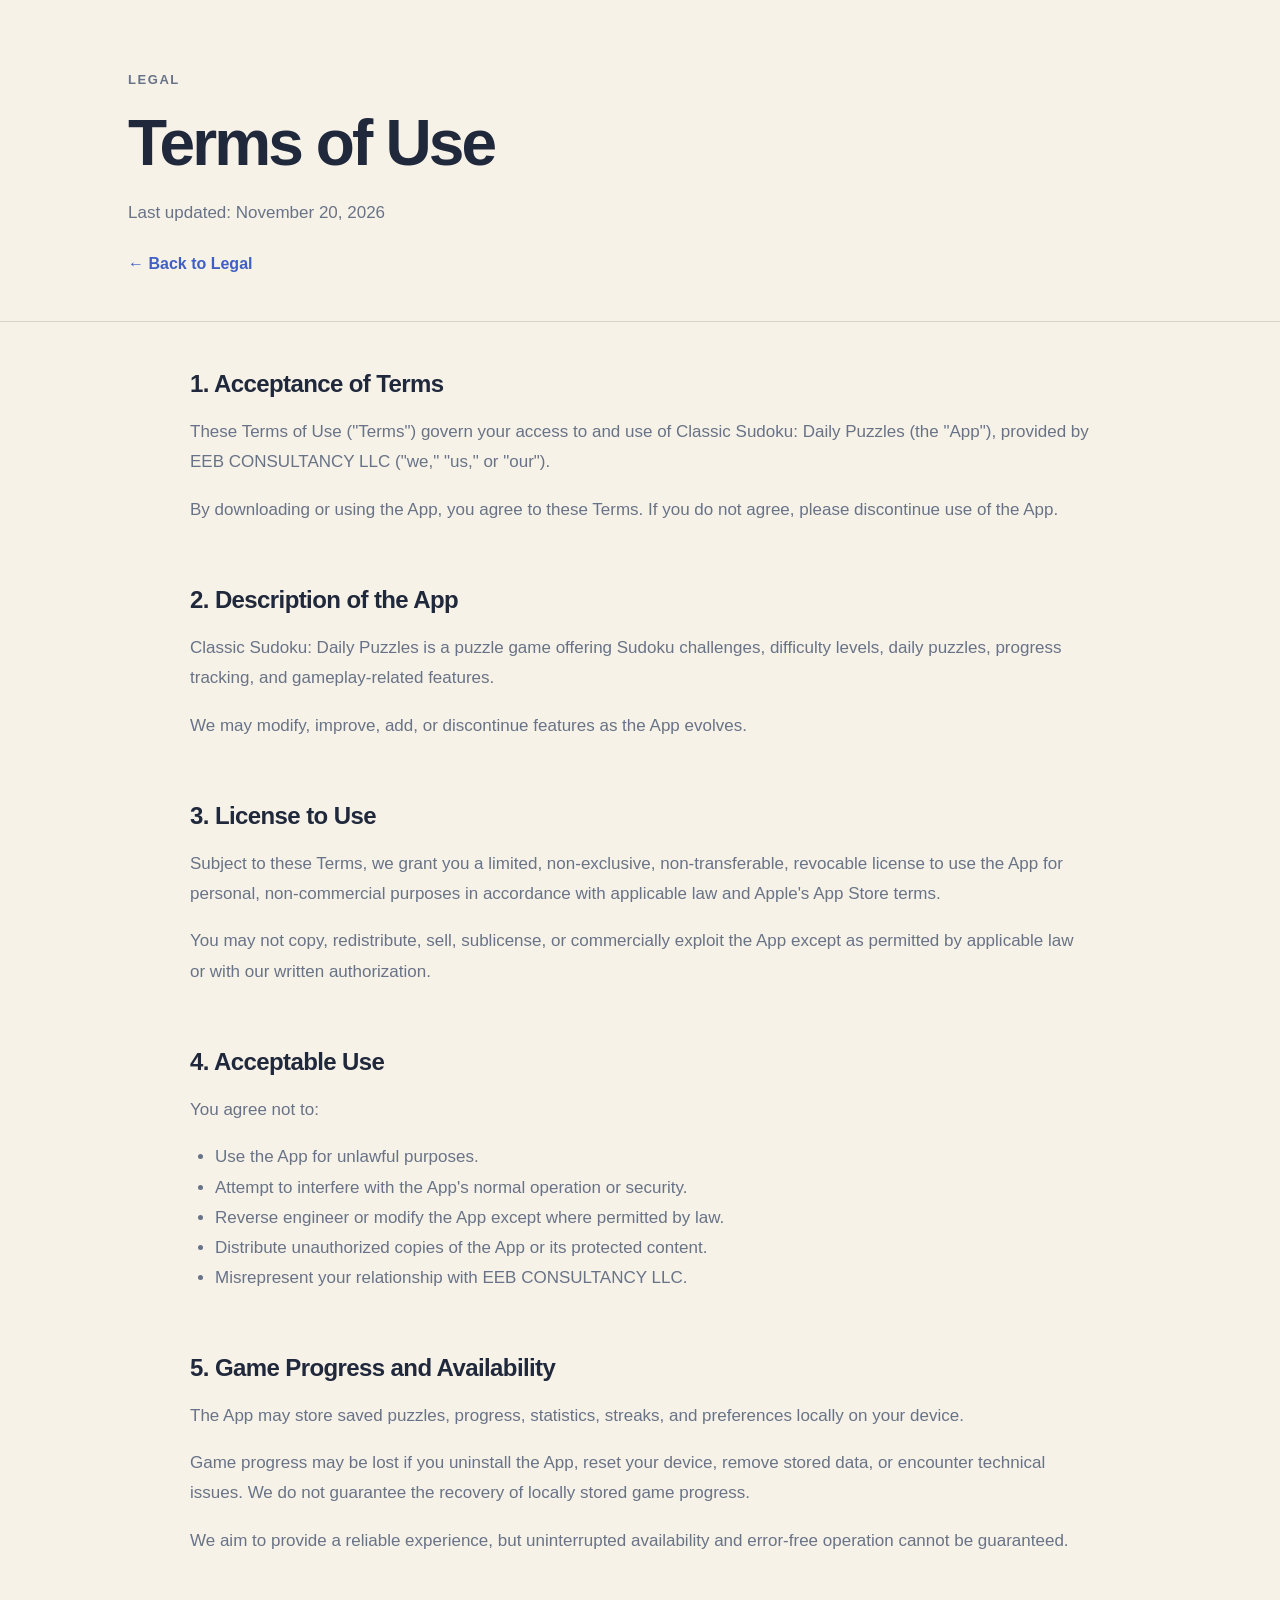
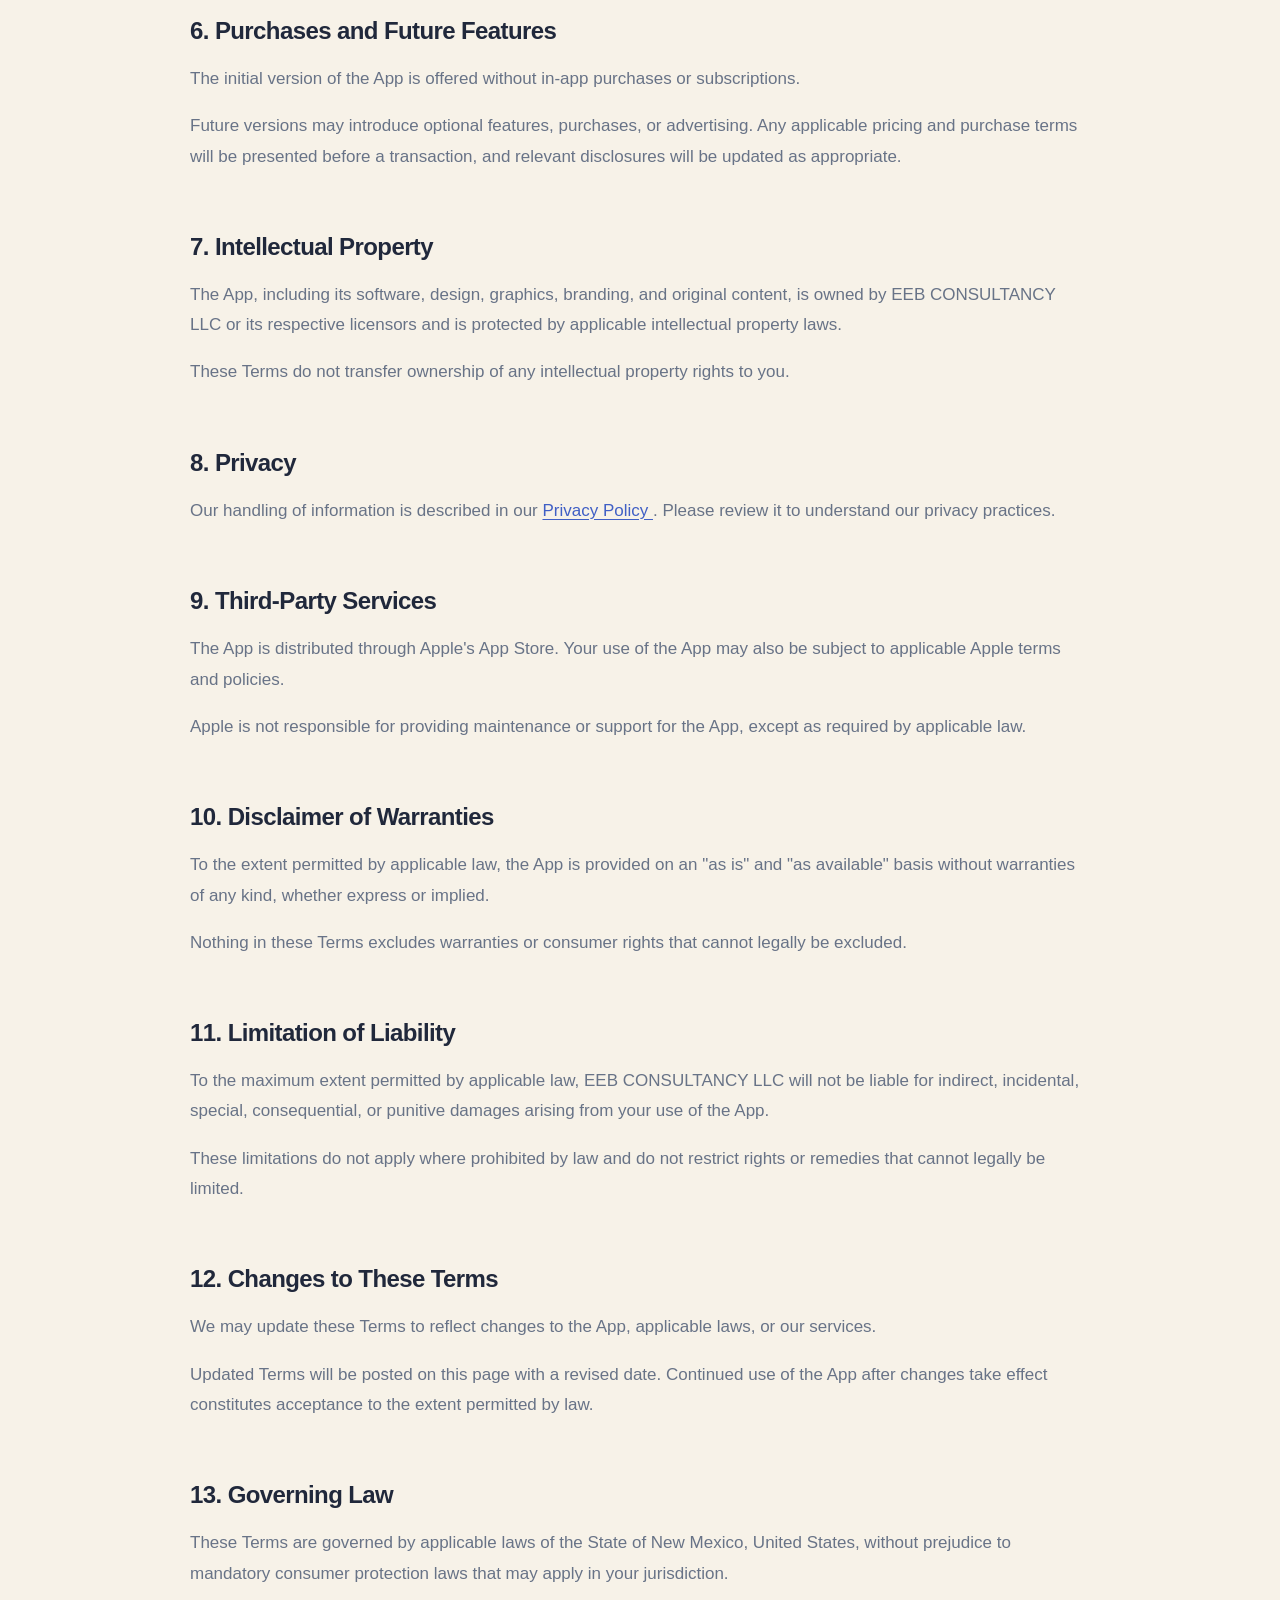
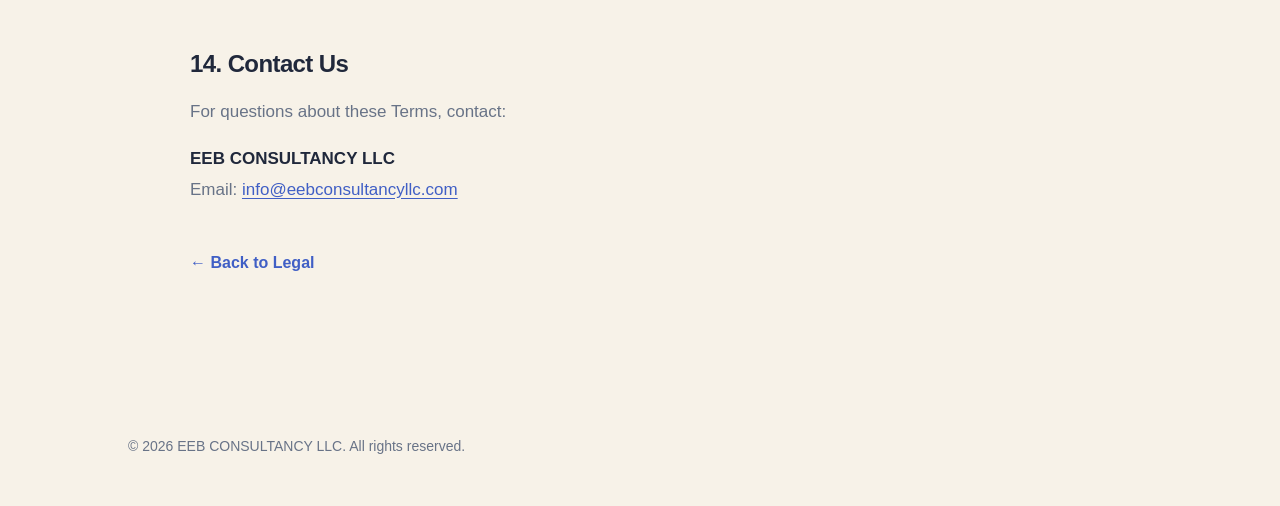
==== terms.html @ 6c50929b "Create terms.html" ====
<!DOCTYPE html>
<html lang="en">
<head>
  <meta charset="UTF-8">
  <meta name="viewport" content="width=device-width, initial-scale=1">

  <title>Terms of Use | Classic Sudoku: Daily Puzzles</title>
  <meta name="description" content="Terms of Use for Classic Sudoku: Daily Puzzles by EEB CONSULTANCY LLC.">
  <meta name="theme-color" content="#F7F2E8">
  <link rel="stylesheet" href="styles.css">
</head>

<body>
  <main class="legal-page">
    <header class="legal-header">
      <div class="container">
        <p class="eyebrow">LEGAL</p>
        <h1>Terms of Use</h1>
        <p class="updated">Last updated: November 20, 2026</p>
        <a class="back-link" href="index.html">&larr; Back to Legal</a>
      </div>
    </header>

    <article class="legal-content">

      <section>
        <h2>1. Acceptance of Terms</h2>
        <p>
          These Terms of Use ("Terms") govern your
          access to and use of Classic Sudoku:
          Daily Puzzles (the "App"), provided by
          EEB CONSULTANCY LLC ("we," "us," or "our").
        </p>
        <p>
          By downloading or using the App, you agree
          to these Terms. If you do not agree,
          please discontinue use of the App.
        </p>
      </section>

      <section>
        <h2>2. Description of the App</h2>
        <p>
          Classic Sudoku: Daily Puzzles is a puzzle
          game offering Sudoku challenges, difficulty
          levels, daily puzzles, progress tracking,
          and gameplay-related features.
        </p>
        <p>
          We may modify, improve, add, or discontinue
          features as the App evolves.
        </p>
      </section>

      <section>
        <h2>3. License to Use</h2>
        <p>
          Subject to these Terms, we grant you a
          limited, non-exclusive, non-transferable,
          revocable license to use the App for
          personal, non-commercial purposes in
          accordance with applicable law and
          Apple's App Store terms.
        </p>
        <p>
          You may not copy, redistribute, sell,
          sublicense, or commercially exploit
          the App except as permitted by applicable
          law or with our written authorization.
        </p>
      </section>

      <section>
        <h2>4. Acceptable Use</h2>
        <p>
          You agree not to:
        </p>
        <ul>
          <li>
            Use the App for unlawful purposes.
          </li>
          <li>
            Attempt to interfere with the App's
            normal operation or security.
          </li>
          <li>
            Reverse engineer or modify the App
            except where permitted by law.
          </li>
          <li>
            Distribute unauthorized copies of
            the App or its protected content.
          </li>
          <li>
            Misrepresent your relationship with
            EEB CONSULTANCY LLC.
          </li>
        </ul>
      </section>

      <section>
        <h2>5. Game Progress and Availability</h2>
        <p>
          The App may store saved puzzles, progress,
          statistics, streaks, and preferences
          locally on your device.
        </p>
        <p>
          Game progress may be lost if you uninstall
          the App, reset your device, remove stored
          data, or encounter technical issues.
          We do not guarantee the recovery of
          locally stored game progress.
        </p>
        <p>
          We aim to provide a reliable experience,
          but uninterrupted availability and
          error-free operation cannot be guaranteed.
        </p>
      </section>

      <section>
        <h2>6. Purchases and Future Features</h2>
        <p>
          The initial version of the App is offered
          without in-app purchases or subscriptions.
        </p>
        <p>
          Future versions may introduce optional
          features, purchases, or advertising.
          Any applicable pricing and purchase terms
          will be presented before a transaction,
          and relevant disclosures will be updated
          as appropriate.
        </p>
      </section>

      <section>
        <h2>7. Intellectual Property</h2>
        <p>
          The App, including its software, design,
          graphics, branding, and original content,
          is owned by EEB CONSULTANCY LLC or its
          respective licensors and is protected
          by applicable intellectual property laws.
        </p>
        <p>
          These Terms do not transfer ownership
          of any intellectual property rights
          to you.
        </p>
      </section>

      <section>
        <h2>8. Privacy</h2>
        <p>
          Our handling of information is described
          in our
          <a class="inline-link" href="privacy.html">
            Privacy Policy
          </a>.
          Please review it to understand our
          privacy practices.
        </p>
      </section>

      <section>
        <h2>9. Third-Party Services</h2>
        <p>
          The App is distributed through Apple's
          App Store. Your use of the App may also
          be subject to applicable Apple terms
          and policies.
        </p>
        <p>
          Apple is not responsible for providing
          maintenance or support for the App,
          except as required by applicable law.
        </p>
      </section>

      <section>
        <h2>10. Disclaimer of Warranties</h2>
        <p>
          To the extent permitted by applicable
          law, the App is provided on an "as is"
          and "as available" basis without
          warranties of any kind, whether express
          or implied.
        </p>
        <p>
          Nothing in these Terms excludes warranties
          or consumer rights that cannot legally
          be excluded.
        </p>
      </section>

      <section>
        <h2>11. Limitation of Liability</h2>
        <p>
          To the maximum extent permitted by
          applicable law, EEB CONSULTANCY LLC
          will not be liable for indirect,
          incidental, special, consequential,
          or punitive damages arising from
          your use of the App.
        </p>
        <p>
          These limitations do not apply where
          prohibited by law and do not restrict
          rights or remedies that cannot legally
          be limited.
        </p>
      </section>

      <section>
        <h2>12. Changes to These Terms</h2>
        <p>
          We may update these Terms to reflect
          changes to the App, applicable laws,
          or our services.
        </p>
        <p>
          Updated Terms will be posted on this
          page with a revised date. Continued
          use of the App after changes take
          effect constitutes acceptance to
          the extent permitted by law.
        </p>
      </section>

      <section>
        <h2>13. Governing Law</h2>
        <p>
          These Terms are governed by applicable
          laws of the State of New Mexico,
          United States, without prejudice to
          mandatory consumer protection laws
          that may apply in your jurisdiction.
        </p>
      </section>

      <section>
        <h2>14. Contact Us</h2>
        <p>
          For questions about these Terms,
          contact:
        </p>
        <p>
          <strong>EEB CONSULTANCY LLC</strong><br>
          Email:
          <a class="inline-link"
             href="mailto:info@eebconsultancyllc.com">
            info@eebconsultancyllc.com
          </a>
        </p>
      </section>

      <a class="back-link" href="index.html">&larr; Back to Legal</a>
    </article>
  </main>

  <footer class="footer">
    <div class="container">
      <p>&copy; 2026 EEB CONSULTANCY LLC. All rights reserved.</p>
  </div>
  </footer>
</body>
</html>
---- styles.css ----
:root {
  color-scheme: light;
  --bg: #F7F2E8;
  --surface: #FFFCF7;
  --surface-hover: #F1EBDD;
  --text: #20283B;
  --secondary: #687387;
  --border: #D8D3C9;
  --accent: #405FC5;
  --accent-soft: rgba(64, 95, 197, 0.12);
  --max-width: 1024px;
}

* {
  box-sizing: border-box;
}

html {
  scroll-behavior: smooth;
}

body {
  margin: 0;
  background: var(--bg);
  color: var(--text);
  font-family:
    -apple-system,
    BlinkMacSystemFont,
    "SF Pro Display",
    "SF Pro Text",
    "Helvetica Neue",
    Arial,
    sans-serif;
  -webkit-font-smoothing: antialiased;
  text-rendering: optimizeLegibility;
}

a {
  color: inherit;
}

.container {
  width: min(calc(100% - 40px), var(--max-width));
  margin: 0 auto;
}

.hero {
  padding: 78px 0 52px;
  border-bottom: 1px solid var(--border);
}

.eyebrow {
  margin: 0 0 24px;
  color: var(--secondary);
  font-size: 13px;
  font-weight: 700;
  letter-spacing: 0.12em;
  text-transform: uppercase;
}

h1 {
  margin: 0;
  max-width: 850px;
  font-size: clamp(42px, 7vw, 68px);
  line-height: 1.03;
  letter-spacing: -0.045em;
  font-weight: 750;
}

.hero-copy {
  max-width: 700px;
  margin: 28px 0 0;
  color: var(--secondary);
  font-size: 19px;
  line-height: 1.65;
}

.cards-section {
  padding: 0 0 2px;
  border-bottom: 1px solid var(--border);
}

.cards {
  display: grid;
  grid-template-columns: repeat(2, 1fr);
  gap: 24px;
  padding: 0 0 4px;
  transform: translateY(-2px);
}

.card {
  min-height: 255px;
  padding: 34px;
  border: 1px solid var(--border);
  border-radius: 20px;
  background: var(--surface);
  text-decoration: none;
  transition:
    transform 180ms ease,
    border-color 180ms ease,
    background 180ms ease;
}

.card:hover {
  transform: translateY(-2px);
  border-color: var(--accent);
  background: var(--surface-hover);
}

.card:focus-visible {
  outline: 2px solid var(--accent);
  outline-offset: 4px;
}

.card h2 {
  margin: 0 0 14px;
  font-size: 22px;
  line-height: 1.25;
  letter-spacing: -0.02em;
}

.card p {
  margin: 0;
  color: var(--secondary);
  font-size: 17px;
  line-height: 1.7;
}

.card-link {
  display: inline-block;
  margin-top: 24px;
  color: var(--accent);
  font-size: 16px;
  font-weight: 650;
}

.legal-page {
  padding-bottom: 90px;
}

.legal-header {
  padding: 72px 0 48px;
  border-bottom: 1px solid var(--border);
}

.legal-header h1 {
  font-size: clamp(42px, 6vw, 64px);
}

.updated {
  margin: 26px 0 0;
  color: var(--secondary);
  font-size: 17px;
}

.legal-content {
  width: min(calc(100% - 40px), 900px);
  margin: 0 auto;
  padding: 4px 0 40px;
}

.legal-content section {
  padding-top: 42px;
}

.legal-content h2 {
  margin: 0 0 18px;
  font-size: 24px;
  line-height: 1.3;
  letter-spacing: -0.025em;
}

.legal-content h3 {
  margin: 30px 0 14px;
  font-size: 18px;
}

.legal-content p,
.legal-content li {
  color: var(--secondary);
  font-size: 17px;
  line-height: 1.78;
}

.legal-content ul,
.legal-content ol {
  padding-left: 25px;
}

.legal-content strong {
  color: var(--text);
  font-weight: 650;
}

.inline-link {
  color: var(--accent);
  text-decoration: underline;
  text-underline-offset: 3px;
}

.footer {
  padding: 36px 0 52px;
}

.footer p {
  margin: 0;
  color: var(--secondary);
  font-size: 14px;
}

.back-link {
  display: inline-block;
  margin-top: 32px;
  color: var(--accent);
  font-weight: 600;
  text-decoration: none;
}

@media (max-width: 720px) {
  .hero {
    padding: 56px 0 42px;
  }

  .cards {
    grid-template-columns: 1fr;
    gap: 16px;
  }

  .card {
    min-height: auto;
    padding: 26px;
  }

  .legal-header {
    padding: 54px 0 38px;
  }

  .legal-content section {
    padding-top: 34px;
  }
}

@media (prefers-reduced-motion: reduce) {
  html {
    scroll-behavior: auto;
  }

  .card {
    transition: none;
  }
}
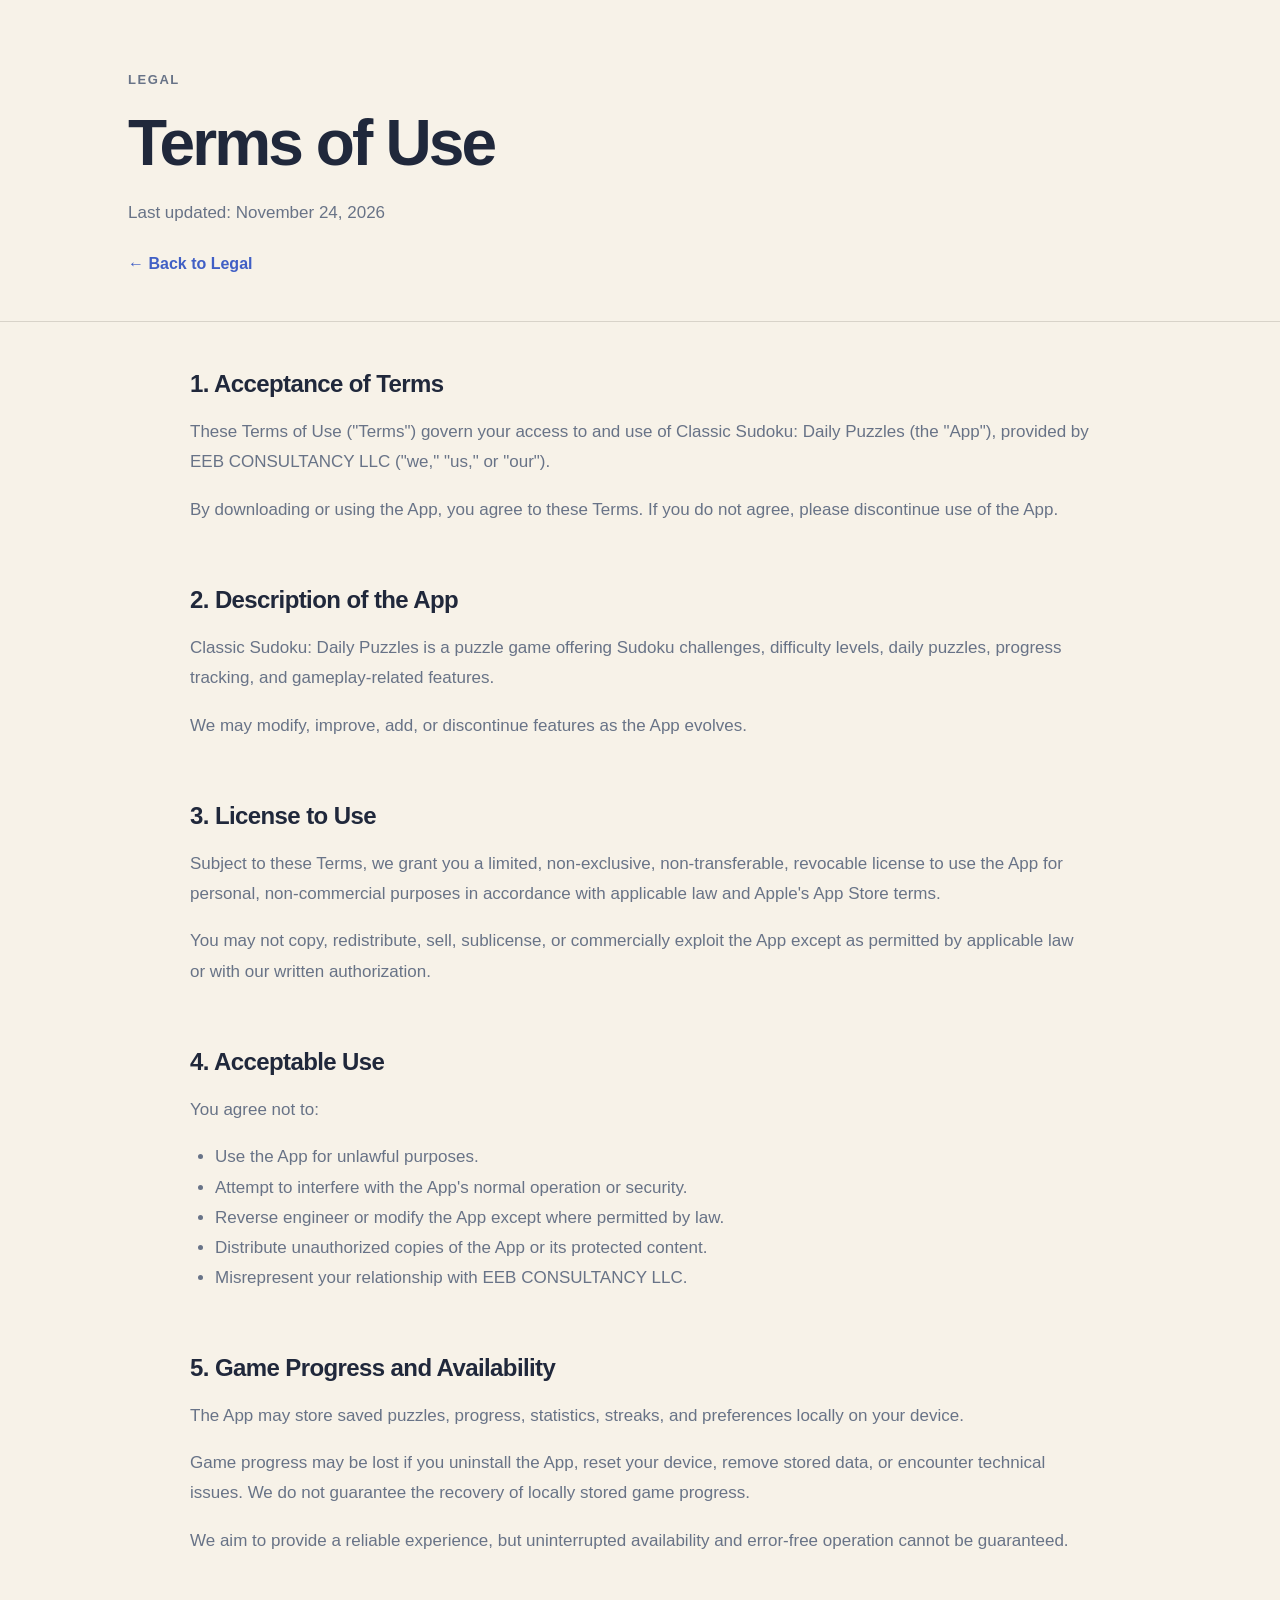
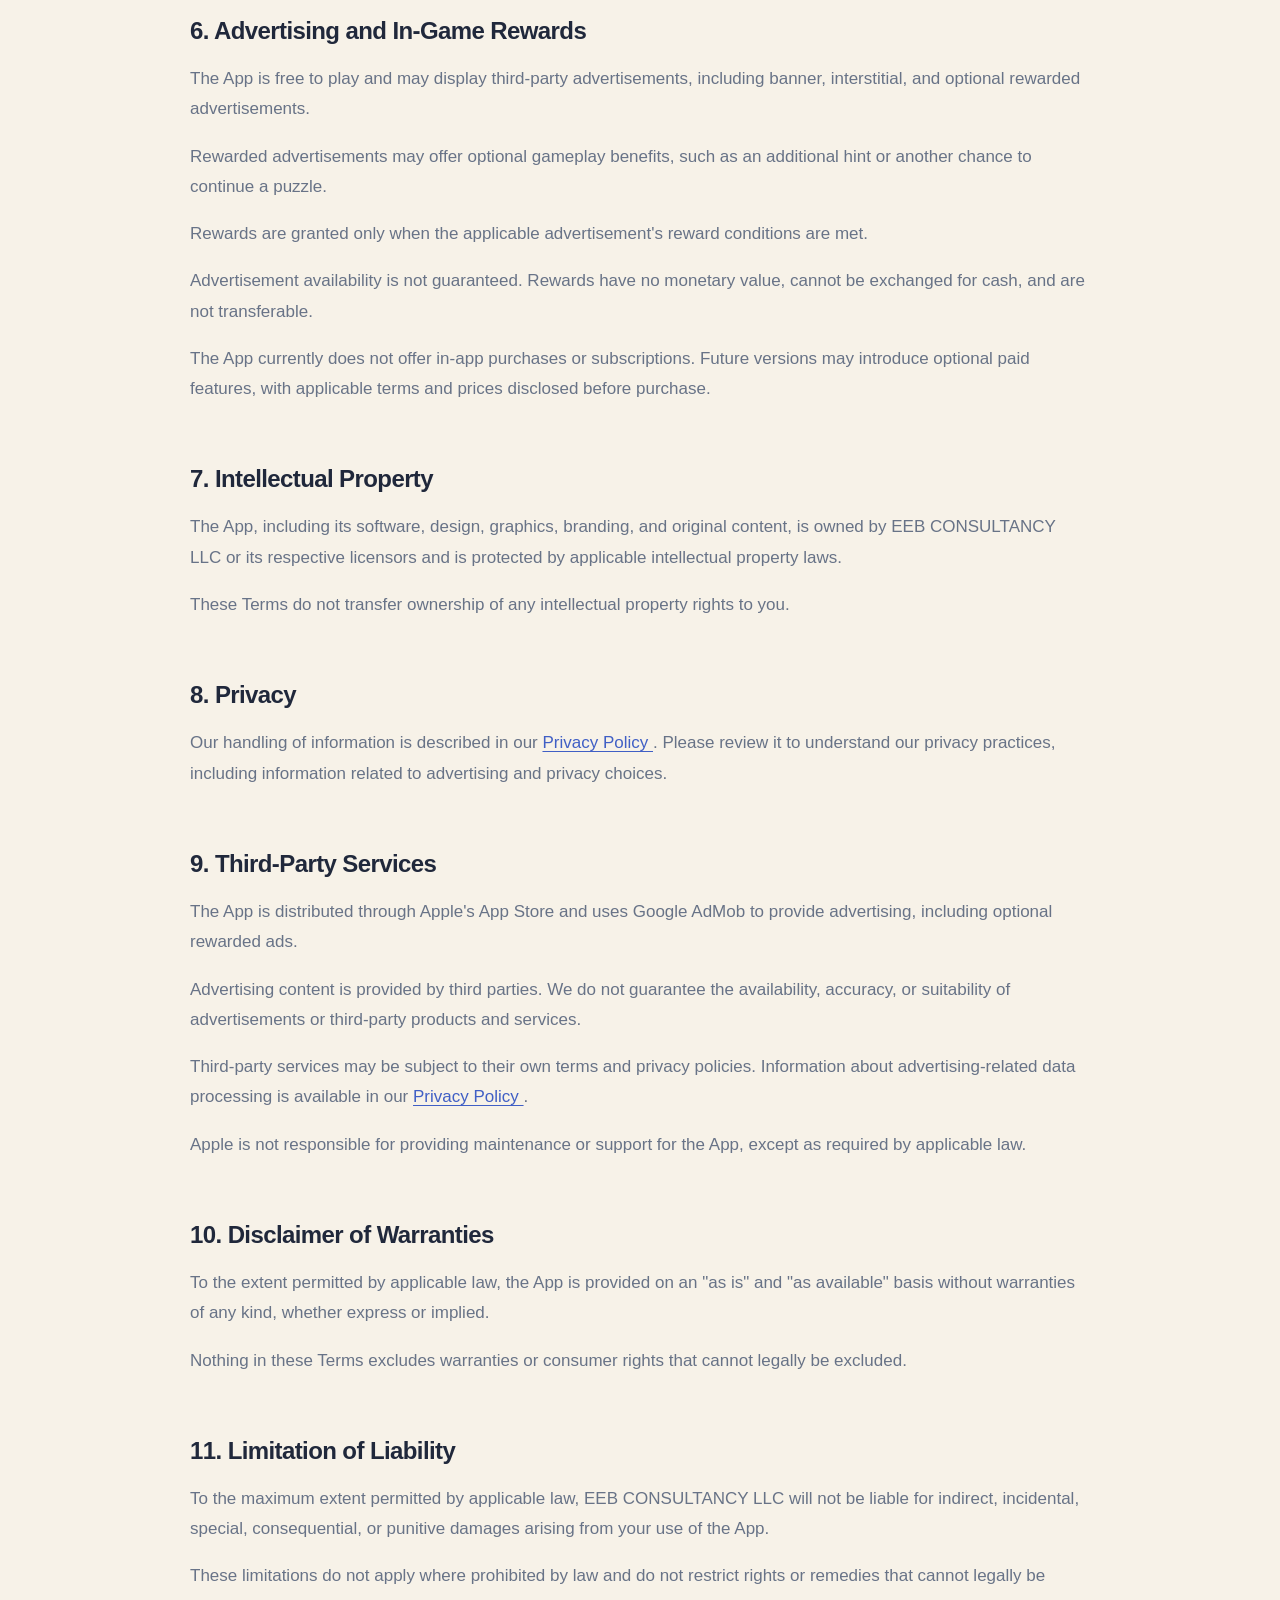
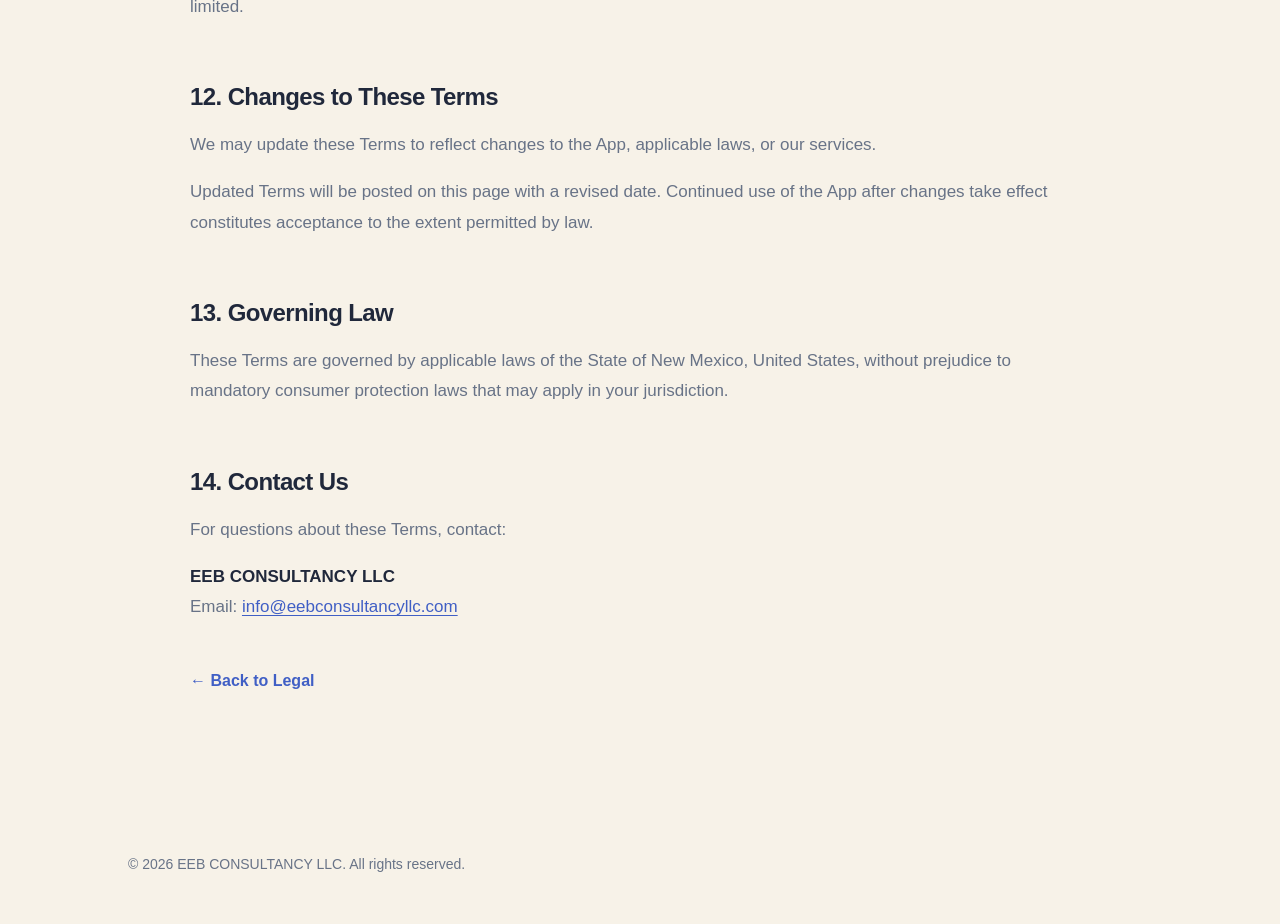
==== commit 19694d88: "Update terms.html" ====
--- a/terms.html
+++ b/terms.html
@@ -16,7 +16,7 @@
       <div class="container">
         <p class="eyebrow">LEGAL</p>
         <h1>Terms of Use</h1>
-        <p class="updated">Last updated: November 20, 2026</p>
+        <p class="updated">Last updated: November 24, 2026</p>
         <a class="back-link" href="index.html">&larr; Back to Legal</a>
       </div>
     </header>
@@ -76,9 +76,7 @@
           You agree not to:
         </p>
         <ul>
-          <li>
-            Use the App for unlawful purposes.
-          </li>
+          <li>Use the App for unlawful purposes.</li>
           <li>
             Attempt to interfere with the App's
             normal operation or security.
@@ -120,18 +118,36 @@
       </section>
 
       <section>
-        <h2>6. Purchases and Future Features</h2>
-        <p>
-          The initial version of the App is offered
-          without in-app purchases or subscriptions.
-        </p>
-        <p>
+        <h2>6. Advertising and In-Game Rewards</h2>
+        <p>
+          The App is free to play and may display
+          third-party advertisements, including
+          banner, interstitial, and optional
+          rewarded advertisements.
+        </p>
+        <p>
+          Rewarded advertisements may offer
+          optional gameplay benefits, such as
+          an additional hint or another chance
+          to continue a puzzle.
+        </p>
+        <p>
+          Rewards are granted only when the
+          applicable advertisement's reward
+          conditions are met.
+        </p>
+        <p>
+          Advertisement availability is not
+          guaranteed. Rewards have no monetary
+          value, cannot be exchanged for cash,
+          and are not transferable.
+        </p>
+        <p>
+          The App currently does not offer
+          in-app purchases or subscriptions.
           Future versions may introduce optional
-          features, purchases, or advertising.
-          Any applicable pricing and purchase terms
-          will be presented before a transaction,
-          and relevant disclosures will be updated
-          as appropriate.
+          paid features, with applicable terms
+          and prices disclosed before purchase.
         </p>
       </section>
 
@@ -160,7 +176,8 @@
             Privacy Policy
           </a>.
           Please review it to understand our
-          privacy practices.
+          privacy practices, including information
+          related to advertising and privacy choices.
         </p>
       </section>
 
@@ -168,9 +185,23 @@
         <h2>9. Third-Party Services</h2>
         <p>
           The App is distributed through Apple's
-          App Store. Your use of the App may also
-          be subject to applicable Apple terms
-          and policies.
+          App Store and uses Google AdMob to provide
+          advertising, including optional rewarded ads.
+        </p>
+        <p>
+          Advertising content is provided by third
+          parties. We do not guarantee the availability,
+          accuracy, or suitability of advertisements
+          or third-party products and services.
+        </p>
+        <p>
+          Third-party services may be subject to
+          their own terms and privacy policies.
+          Information about advertising-related
+          data processing is available in our
+          <a class="inline-link" href="privacy.html">
+            Privacy Policy
+          </a>.
         </p>
         <p>
           Apple is not responsible for providing
@@ -263,7 +294,7 @@
   <footer class="footer">
     <div class="container">
       <p>&copy; 2026 EEB CONSULTANCY LLC. All rights reserved.</p>
-  </div>
+    </div>
   </footer>
 </body>
 </html>
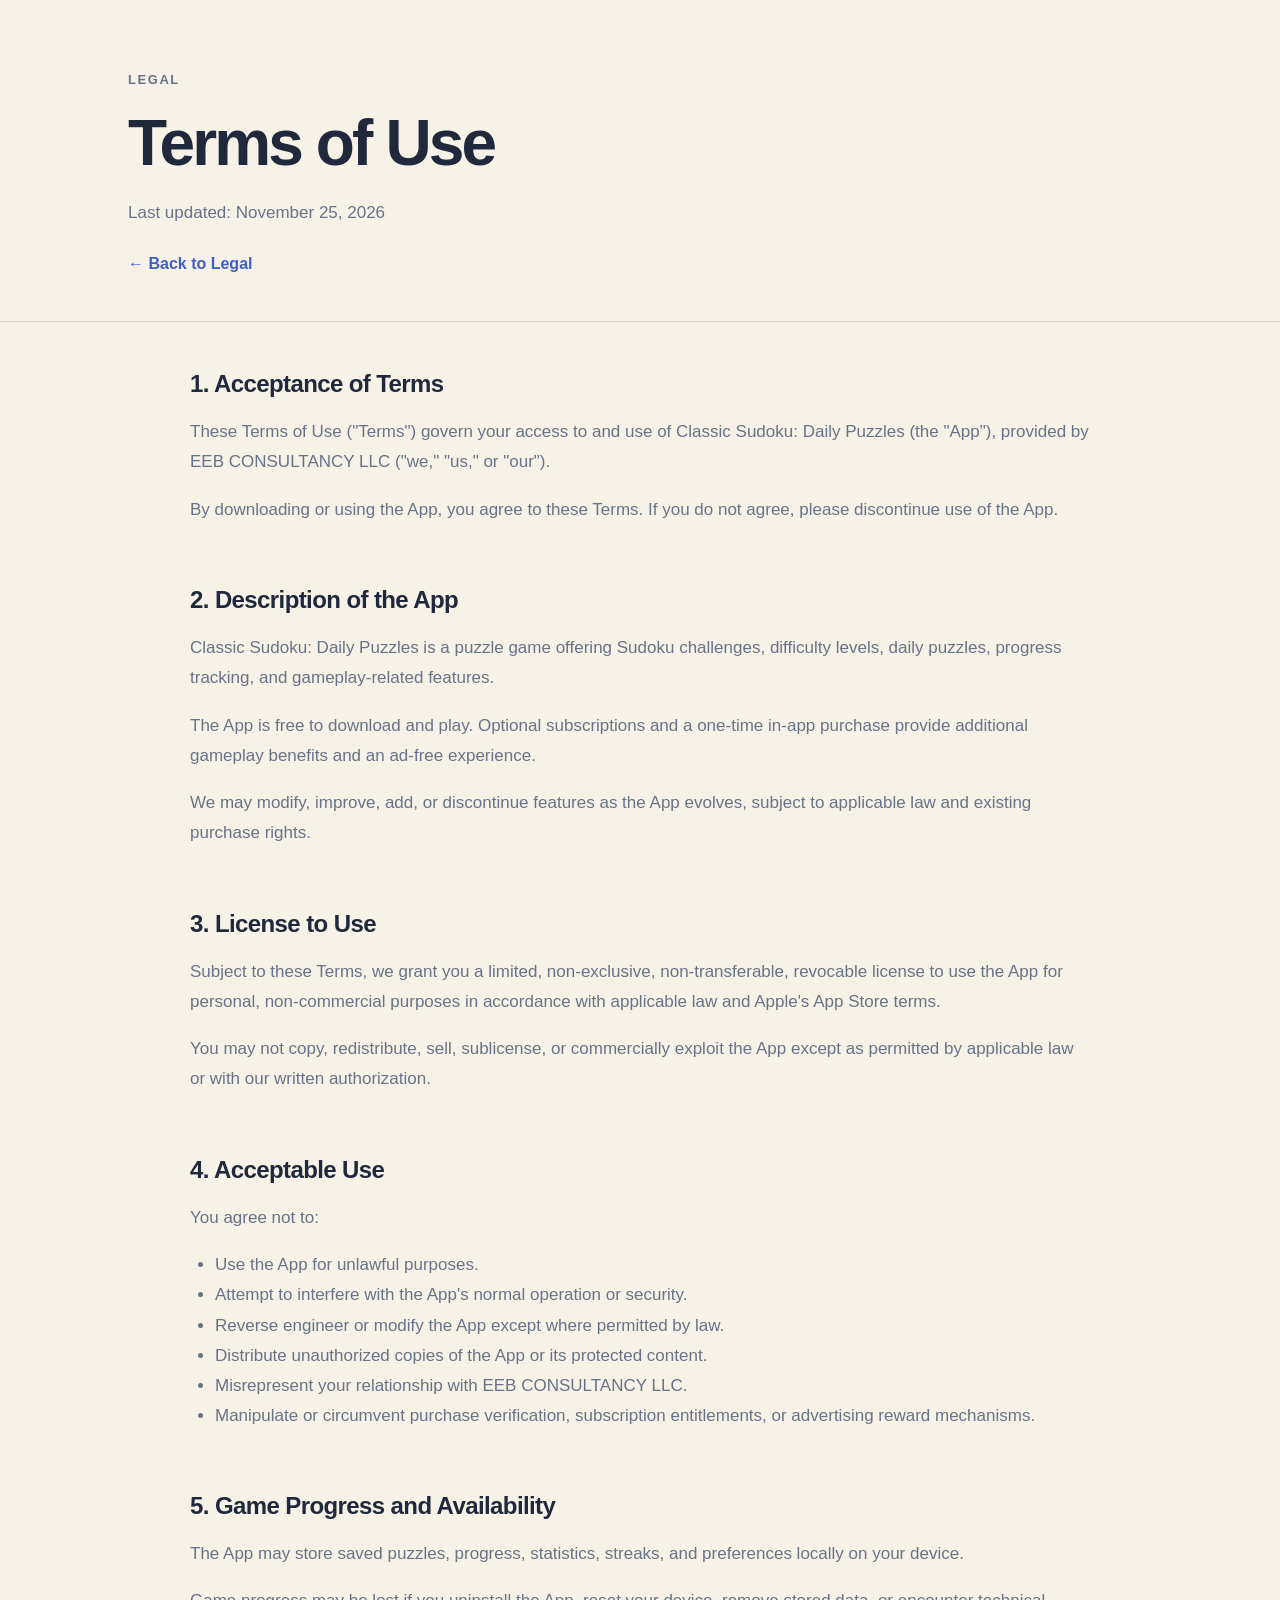
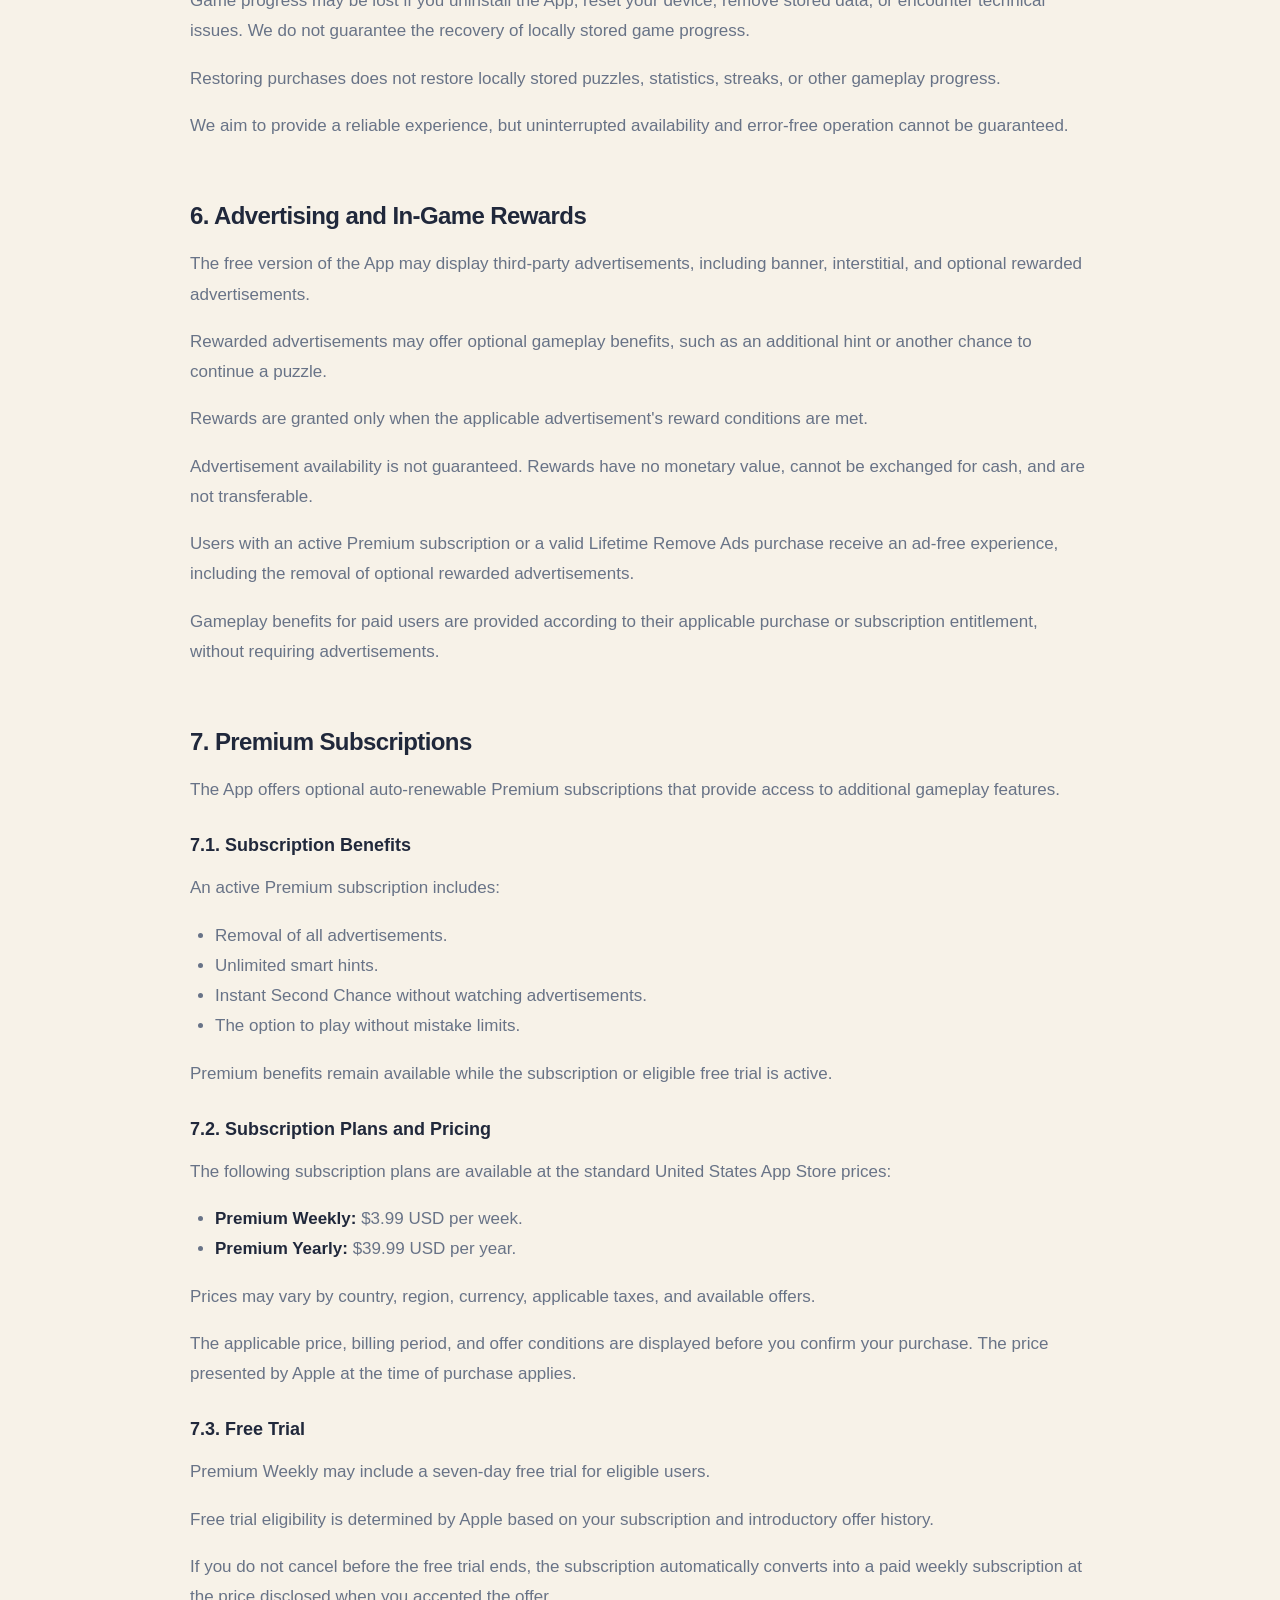
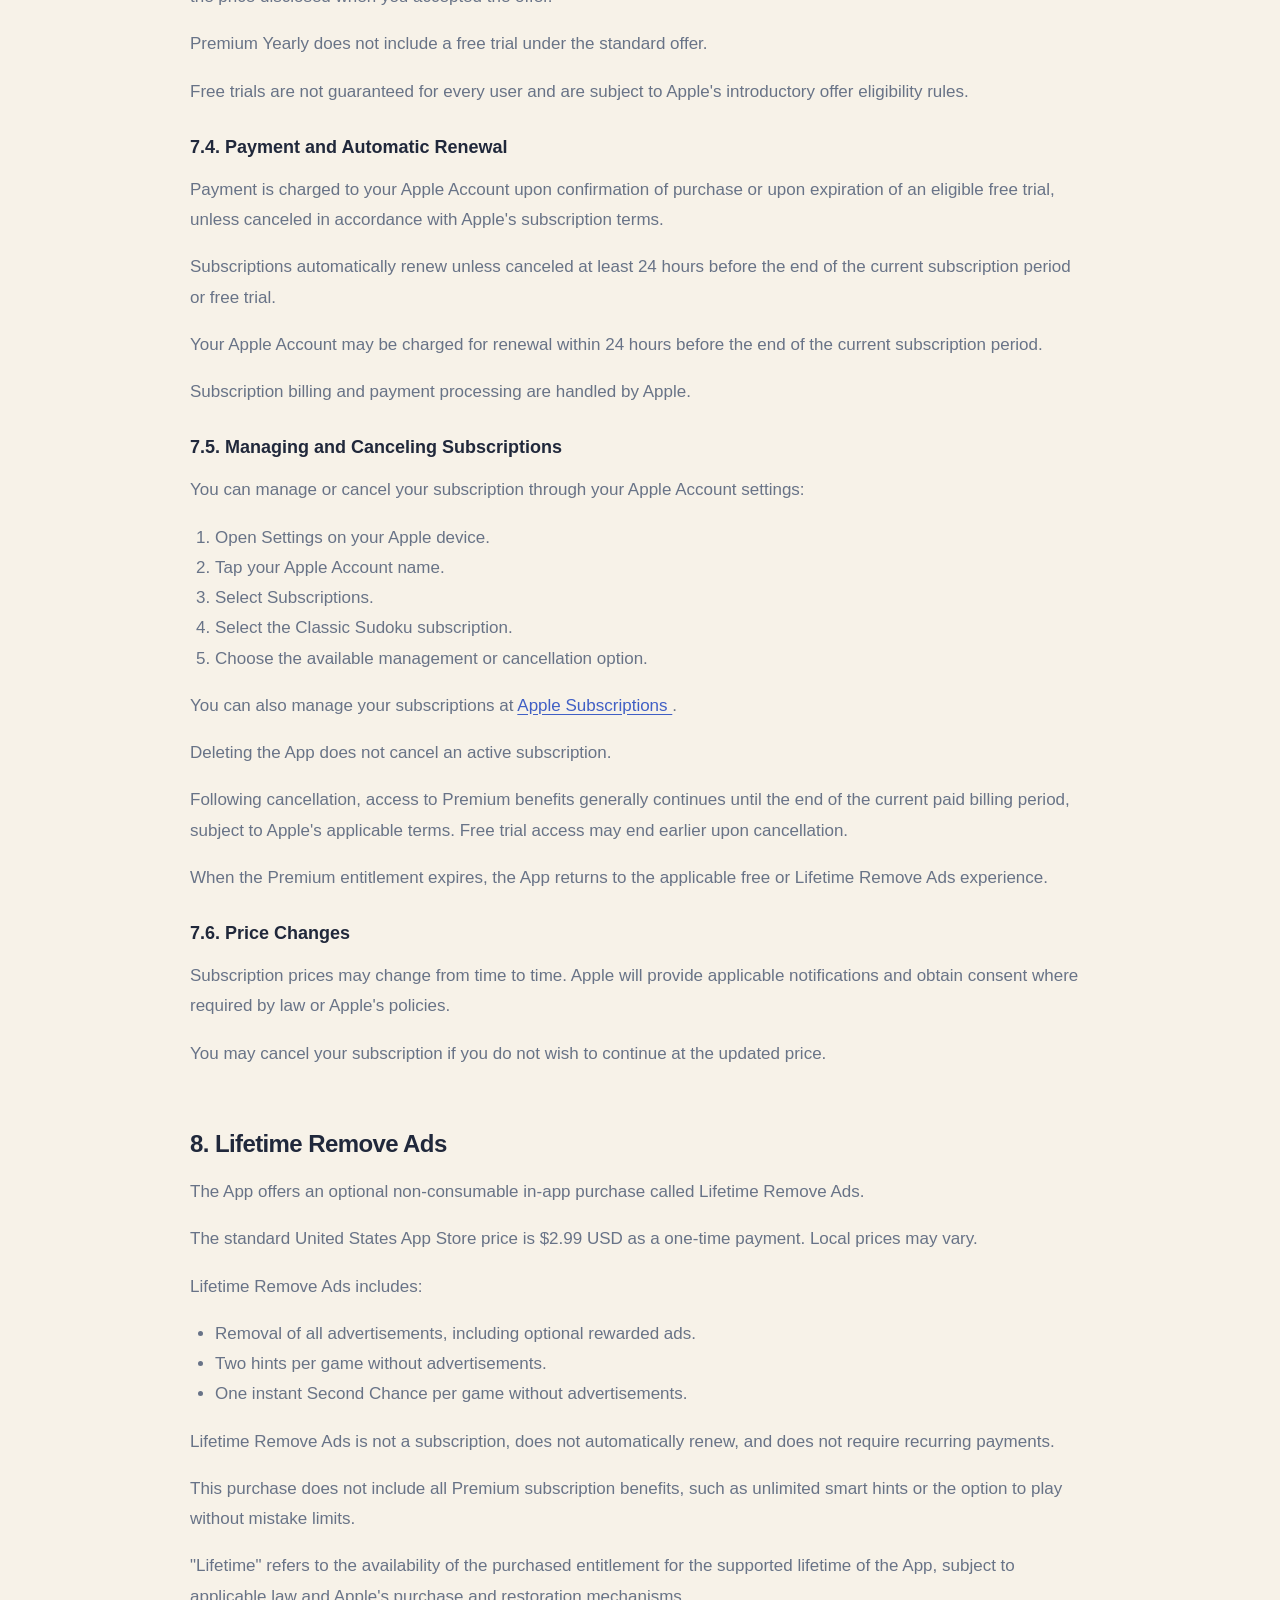
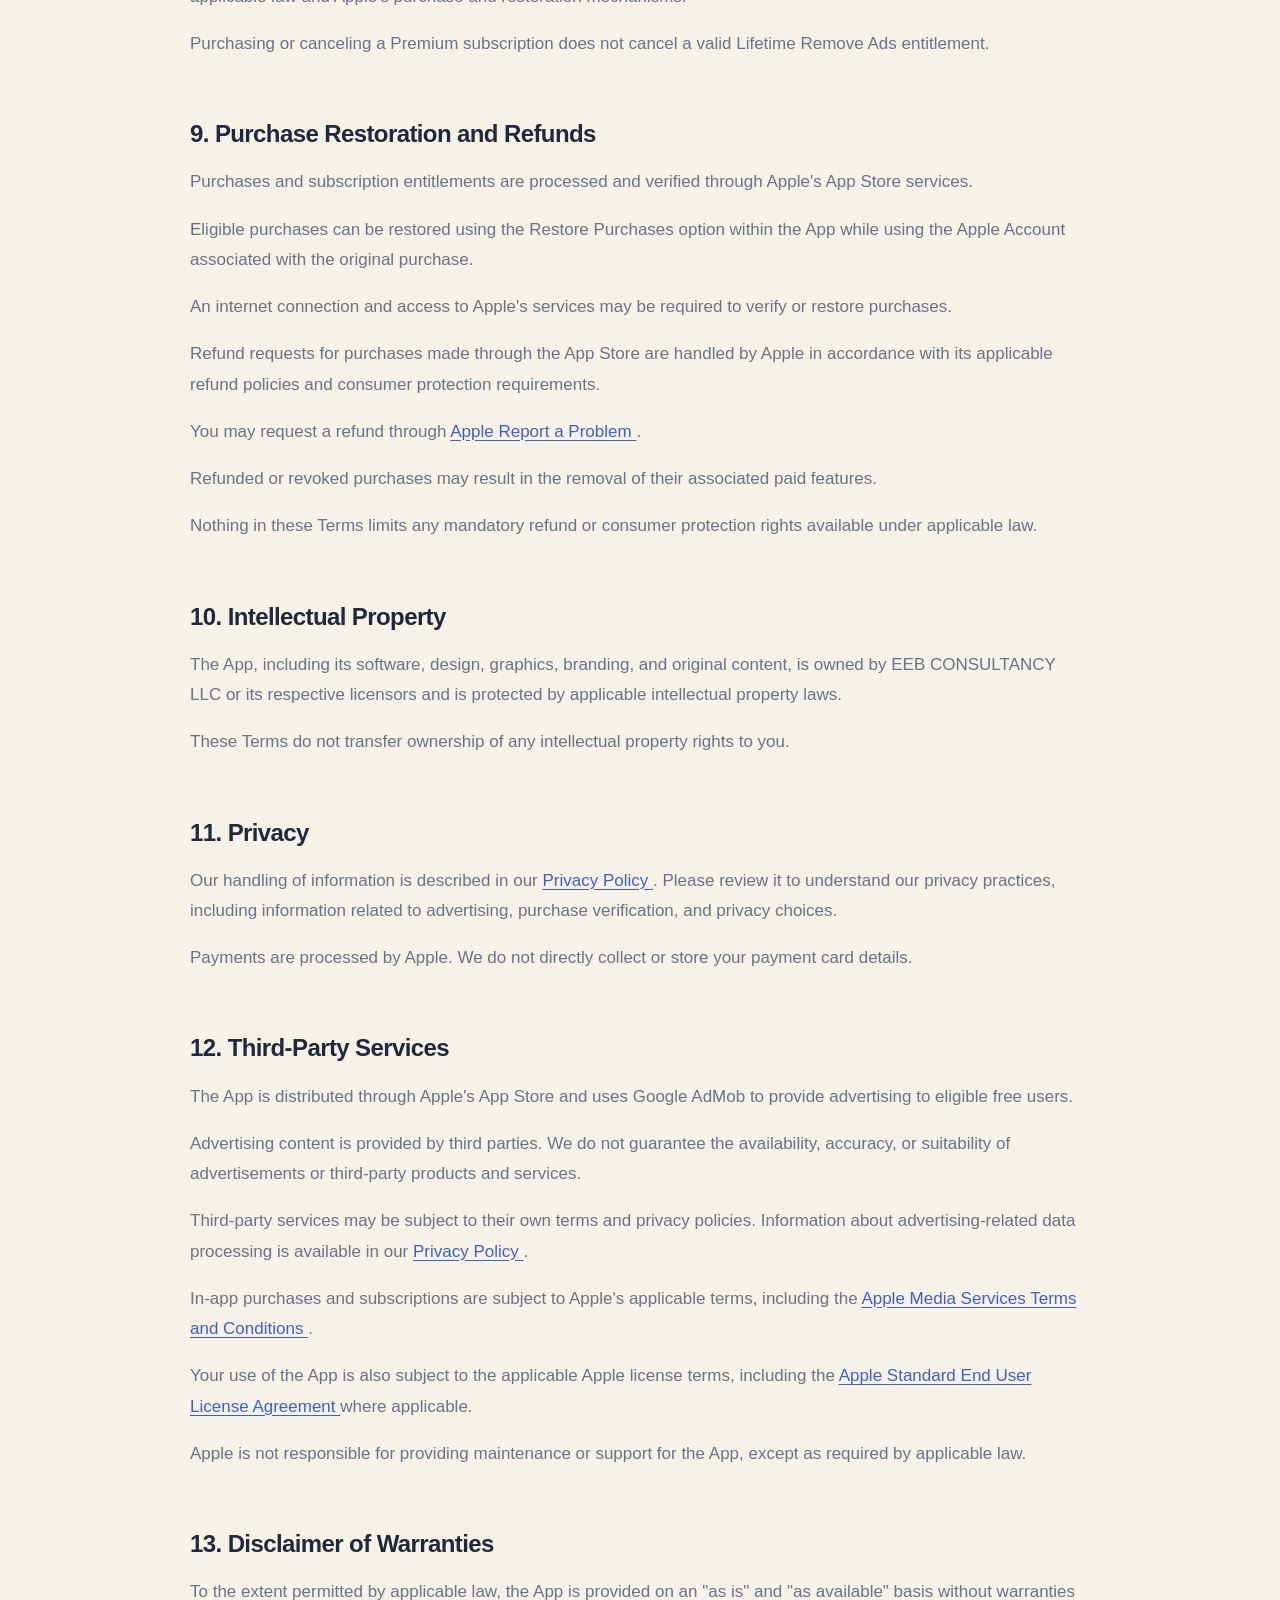
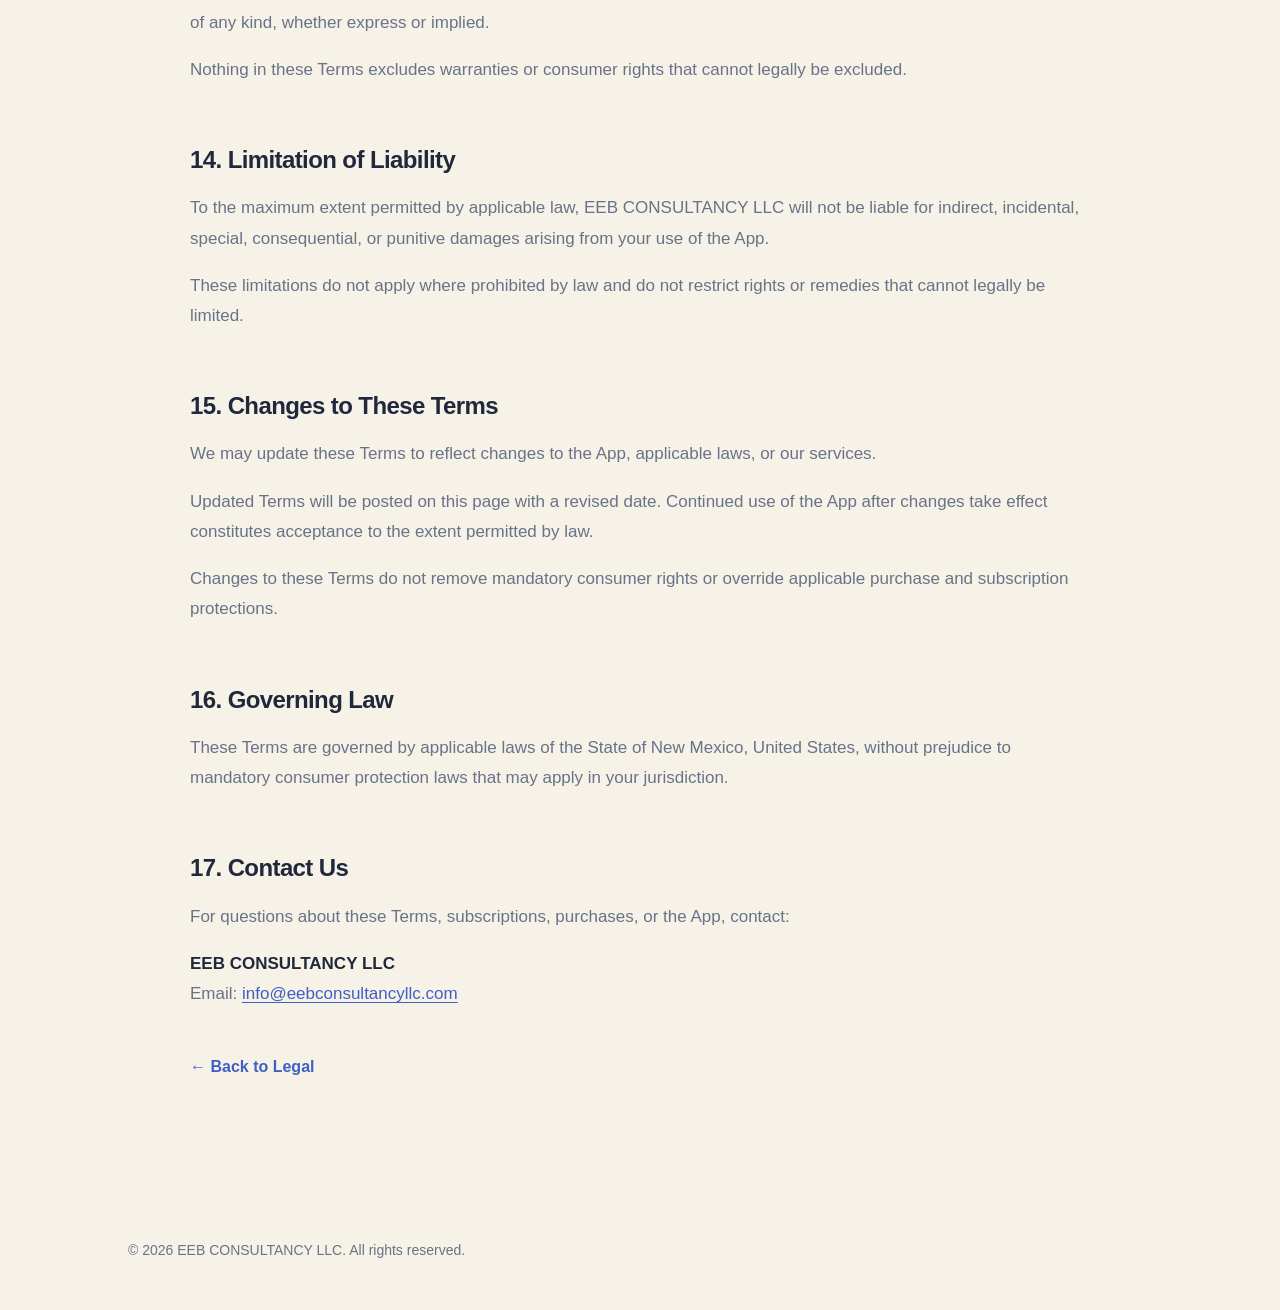
==== commit 4602123c: "Update terms.html" ====
--- a/terms.html
+++ b/terms.html
@@ -16,7 +16,7 @@
       <div class="container">
         <p class="eyebrow">LEGAL</p>
         <h1>Terms of Use</h1>
-        <p class="updated">Last updated: November 24, 2026</p>
+        <p class="updated">Last updated: November 25, 2026</p>
         <a class="back-link" href="index.html">&larr; Back to Legal</a>
       </div>
     </header>
@@ -47,8 +47,15 @@
           and gameplay-related features.
         </p>
         <p>
+          The App is free to download and play.
+          Optional subscriptions and a one-time
+          in-app purchase provide additional
+          gameplay benefits and an ad-free experience.
+        </p>
+        <p>
           We may modify, improve, add, or discontinue
-          features as the App evolves.
+          features as the App evolves, subject to
+          applicable law and existing purchase rights.
         </p>
       </section>
 
@@ -93,6 +100,11 @@
             Misrepresent your relationship with
             EEB CONSULTANCY LLC.
           </li>
+          <li>
+            Manipulate or circumvent purchase
+            verification, subscription entitlements,
+            or advertising reward mechanisms.
+          </li>
         </ul>
       </section>
 
@@ -111,6 +123,11 @@
           locally stored game progress.
         </p>
         <p>
+          Restoring purchases does not restore
+          locally stored puzzles, statistics,
+          streaks, or other gameplay progress.
+        </p>
+        <p>
           We aim to provide a reliable experience,
           but uninterrupted availability and
           error-free operation cannot be guaranteed.
@@ -120,7 +137,7 @@
       <section>
         <h2>6. Advertising and In-Game Rewards</h2>
         <p>
-          The App is free to play and may display
+          The free version of the App may display
           third-party advertisements, including
           banner, interstitial, and optional
           rewarded advertisements.
@@ -143,16 +160,279 @@
           and are not transferable.
         </p>
         <p>
-          The App currently does not offer
-          in-app purchases or subscriptions.
-          Future versions may introduce optional
-          paid features, with applicable terms
-          and prices disclosed before purchase.
-        </p>
-      </section>
-
-      <section>
-        <h2>7. Intellectual Property</h2>
+          Users with an active Premium subscription
+          or a valid Lifetime Remove Ads purchase
+          receive an ad-free experience, including
+          the removal of optional rewarded
+          advertisements.
+        </p>
+        <p>
+          Gameplay benefits for paid users are
+          provided according to their applicable
+          purchase or subscription entitlement,
+          without requiring advertisements.
+        </p>
+      </section>
+
+      <section>
+        <h2>7. Premium Subscriptions</h2>
+        <p>
+          The App offers optional auto-renewable
+          Premium subscriptions that provide access
+          to additional gameplay features.
+        </p>
+
+        <h3>7.1. Subscription Benefits</h3>
+        <p>
+          An active Premium subscription includes:
+        </p>
+        <ul>
+          <li>Removal of all advertisements.</li>
+          <li>Unlimited smart hints.</li>
+          <li>
+            Instant Second Chance without watching
+            advertisements.
+          </li>
+          <li>
+            The option to play without mistake limits.
+          </li>
+        </ul>
+        <p>
+          Premium benefits remain available while
+          the subscription or eligible free trial
+          is active.
+        </p>
+
+        <h3>7.2. Subscription Plans and Pricing</h3>
+        <p>
+          The following subscription plans are
+          available at the standard United States
+          App Store prices:
+        </p>
+        <ul>
+          <li>
+            <strong>Premium Weekly:</strong>
+            $3.99 USD per week.
+          </li>
+          <li>
+            <strong>Premium Yearly:</strong>
+            $39.99 USD per year.
+          </li>
+        </ul>
+        <p>
+          Prices may vary by country, region,
+          currency, applicable taxes, and
+          available offers.
+        </p>
+        <p>
+          The applicable price, billing period,
+          and offer conditions are displayed
+          before you confirm your purchase.
+          The price presented by Apple at the
+          time of purchase applies.
+        </p>
+
+        <h3>7.3. Free Trial</h3>
+        <p>
+          Premium Weekly may include a seven-day
+          free trial for eligible users.
+        </p>
+        <p>
+          Free trial eligibility is determined
+          by Apple based on your subscription
+          and introductory offer history.
+        </p>
+        <p>
+          If you do not cancel before the free
+          trial ends, the subscription automatically
+          converts into a paid weekly subscription
+          at the price disclosed when you
+          accepted the offer.
+        </p>
+        <p>
+          Premium Yearly does not include a free
+          trial under the standard offer.
+        </p>
+        <p>
+          Free trials are not guaranteed for every
+          user and are subject to Apple's
+          introductory offer eligibility rules.
+        </p>
+
+        <h3>7.4. Payment and Automatic Renewal</h3>
+        <p>
+          Payment is charged to your Apple Account
+          upon confirmation of purchase or upon
+          expiration of an eligible free trial,
+          unless canceled in accordance with
+          Apple's subscription terms.
+        </p>
+        <p>
+          Subscriptions automatically renew unless
+          canceled at least 24 hours before the
+          end of the current subscription period
+          or free trial.
+        </p>
+        <p>
+          Your Apple Account may be charged for
+          renewal within 24 hours before the end
+          of the current subscription period.
+        </p>
+        <p>
+          Subscription billing and payment processing
+          are handled by Apple.
+        </p>
+
+        <h3>7.5. Managing and Canceling Subscriptions</h3>
+        <p>
+          You can manage or cancel your subscription
+          through your Apple Account settings:
+        </p>
+        <ol>
+          <li>Open Settings on your Apple device.</li>
+          <li>Tap your Apple Account name.</li>
+          <li>Select Subscriptions.</li>
+          <li>Select the Classic Sudoku subscription.</li>
+          <li>
+            Choose the available management or
+            cancellation option.
+          </li>
+        </ol>
+        <p>
+          You can also manage your subscriptions at
+          <a class="inline-link"
+             href="https://apps.apple.com/account/subscriptions">
+            Apple Subscriptions
+          </a>.
+        </p>
+        <p>
+          Deleting the App does not cancel an
+          active subscription.
+        </p>
+        <p>
+          Following cancellation, access to Premium
+          benefits generally continues until the
+          end of the current paid billing period,
+          subject to Apple's applicable terms.
+          Free trial access may end earlier upon
+          cancellation.
+        </p>
+        <p>
+          When the Premium entitlement expires,
+          the App returns to the applicable free
+          or Lifetime Remove Ads experience.
+        </p>
+
+        <h3>7.6. Price Changes</h3>
+        <p>
+          Subscription prices may change from time
+          to time. Apple will provide applicable
+          notifications and obtain consent where
+          required by law or Apple's policies.
+        </p>
+        <p>
+          You may cancel your subscription if
+          you do not wish to continue at the
+          updated price.
+        </p>
+      </section>
+
+      <section>
+        <h2>8. Lifetime Remove Ads</h2>
+        <p>
+          The App offers an optional non-consumable
+          in-app purchase called Lifetime Remove Ads.
+        </p>
+        <p>
+          The standard United States App Store
+          price is $2.99 USD as a one-time payment.
+          Local prices may vary.
+        </p>
+        <p>
+          Lifetime Remove Ads includes:
+        </p>
+        <ul>
+          <li>
+            Removal of all advertisements,
+            including optional rewarded ads.
+          </li>
+          <li>Two hints per game without advertisements.</li>
+          <li>
+            One instant Second Chance per game
+            without advertisements.
+          </li>
+        </ul>
+        <p>
+          Lifetime Remove Ads is not a subscription,
+          does not automatically renew, and does
+          not require recurring payments.
+        </p>
+        <p>
+          This purchase does not include all Premium
+          subscription benefits, such as unlimited
+          smart hints or the option to play
+          without mistake limits.
+        </p>
+        <p>
+          "Lifetime" refers to the availability
+          of the purchased entitlement for the
+          supported lifetime of the App, subject
+          to applicable law and Apple's purchase
+          and restoration mechanisms.
+        </p>
+        <p>
+          Purchasing or canceling a Premium
+          subscription does not cancel a valid
+          Lifetime Remove Ads entitlement.
+        </p>
+      </section>
+
+      <section>
+        <h2>9. Purchase Restoration and Refunds</h2>
+        <p>
+          Purchases and subscription entitlements
+          are processed and verified through
+          Apple's App Store services.
+        </p>
+        <p>
+          Eligible purchases can be restored using
+          the Restore Purchases option within
+          the App while using the Apple Account
+          associated with the original purchase.
+        </p>
+        <p>
+          An internet connection and access to
+          Apple's services may be required to
+          verify or restore purchases.
+        </p>
+        <p>
+          Refund requests for purchases made
+          through the App Store are handled
+          by Apple in accordance with its
+          applicable refund policies and
+          consumer protection requirements.
+        </p>
+        <p>
+          You may request a refund through
+          <a class="inline-link"
+             href="https://reportaproblem.apple.com/">
+            Apple Report a Problem
+          </a>.
+        </p>
+        <p>
+          Refunded or revoked purchases may result
+          in the removal of their associated
+          paid features.
+        </p>
+        <p>
+          Nothing in these Terms limits any
+          mandatory refund or consumer protection
+          rights available under applicable law.
+        </p>
+      </section>
+
+      <section>
+        <h2>10. Intellectual Property</h2>
         <p>
           The App, including its software, design,
           graphics, branding, and original content,
@@ -168,7 +448,7 @@
       </section>
 
       <section>
-        <h2>8. Privacy</h2>
+        <h2>11. Privacy</h2>
         <p>
           Our handling of information is described
           in our
@@ -177,16 +457,22 @@
           </a>.
           Please review it to understand our
           privacy practices, including information
-          related to advertising and privacy choices.
-        </p>
-      </section>
-
-      <section>
-        <h2>9. Third-Party Services</h2>
+          related to advertising, purchase
+          verification, and privacy choices.
+        </p>
+        <p>
+          Payments are processed by Apple.
+          We do not directly collect or store
+          your payment card details.
+        </p>
+      </section>
+
+      <section>
+        <h2>12. Third-Party Services</h2>
         <p>
           The App is distributed through Apple's
           App Store and uses Google AdMob to provide
-          advertising, including optional rewarded ads.
+          advertising to eligible free users.
         </p>
         <p>
           Advertising content is provided by third
@@ -204,6 +490,25 @@
           </a>.
         </p>
         <p>
+          In-app purchases and subscriptions are
+          subject to Apple's applicable terms,
+          including the
+          <a class="inline-link"
+             href="https://www.apple.com/legal/internet-services/itunes/">
+            Apple Media Services Terms and Conditions
+          </a>.
+        </p>
+        <p>
+          Your use of the App is also subject to
+          the applicable Apple license terms,
+          including the
+          <a class="inline-link"
+             href="https://www.apple.com/legal/internet-services/itunes/dev/stdeula/">
+            Apple Standard End User License Agreement
+          </a>
+          where applicable.
+        </p>
+        <p>
           Apple is not responsible for providing
           maintenance or support for the App,
           except as required by applicable law.
@@ -211,7 +516,7 @@
       </section>
 
       <section>
-        <h2>10. Disclaimer of Warranties</h2>
+        <h2>13. Disclaimer of Warranties</h2>
         <p>
           To the extent permitted by applicable
           law, the App is provided on an "as is"
@@ -227,7 +532,7 @@
       </section>
 
       <section>
-        <h2>11. Limitation of Liability</h2>
+        <h2>14. Limitation of Liability</h2>
         <p>
           To the maximum extent permitted by
           applicable law, EEB CONSULTANCY LLC
@@ -245,7 +550,7 @@
       </section>
 
       <section>
-        <h2>12. Changes to These Terms</h2>
+        <h2>15. Changes to These Terms</h2>
         <p>
           We may update these Terms to reflect
           changes to the App, applicable laws,
@@ -258,10 +563,16 @@
           effect constitutes acceptance to
           the extent permitted by law.
         </p>
-      </section>
-
-      <section>
-        <h2>13. Governing Law</h2>
+        <p>
+          Changes to these Terms do not remove
+          mandatory consumer rights or override
+          applicable purchase and subscription
+          protections.
+        </p>
+      </section>
+
+      <section>
+        <h2>16. Governing Law</h2>
         <p>
           These Terms are governed by applicable
           laws of the State of New Mexico,
@@ -272,9 +583,10 @@
       </section>
 
       <section>
-        <h2>14. Contact Us</h2>
+        <h2>17. Contact Us</h2>
         <p>
           For questions about these Terms,
+          subscriptions, purchases, or the App,
           contact:
         </p>
         <p>
